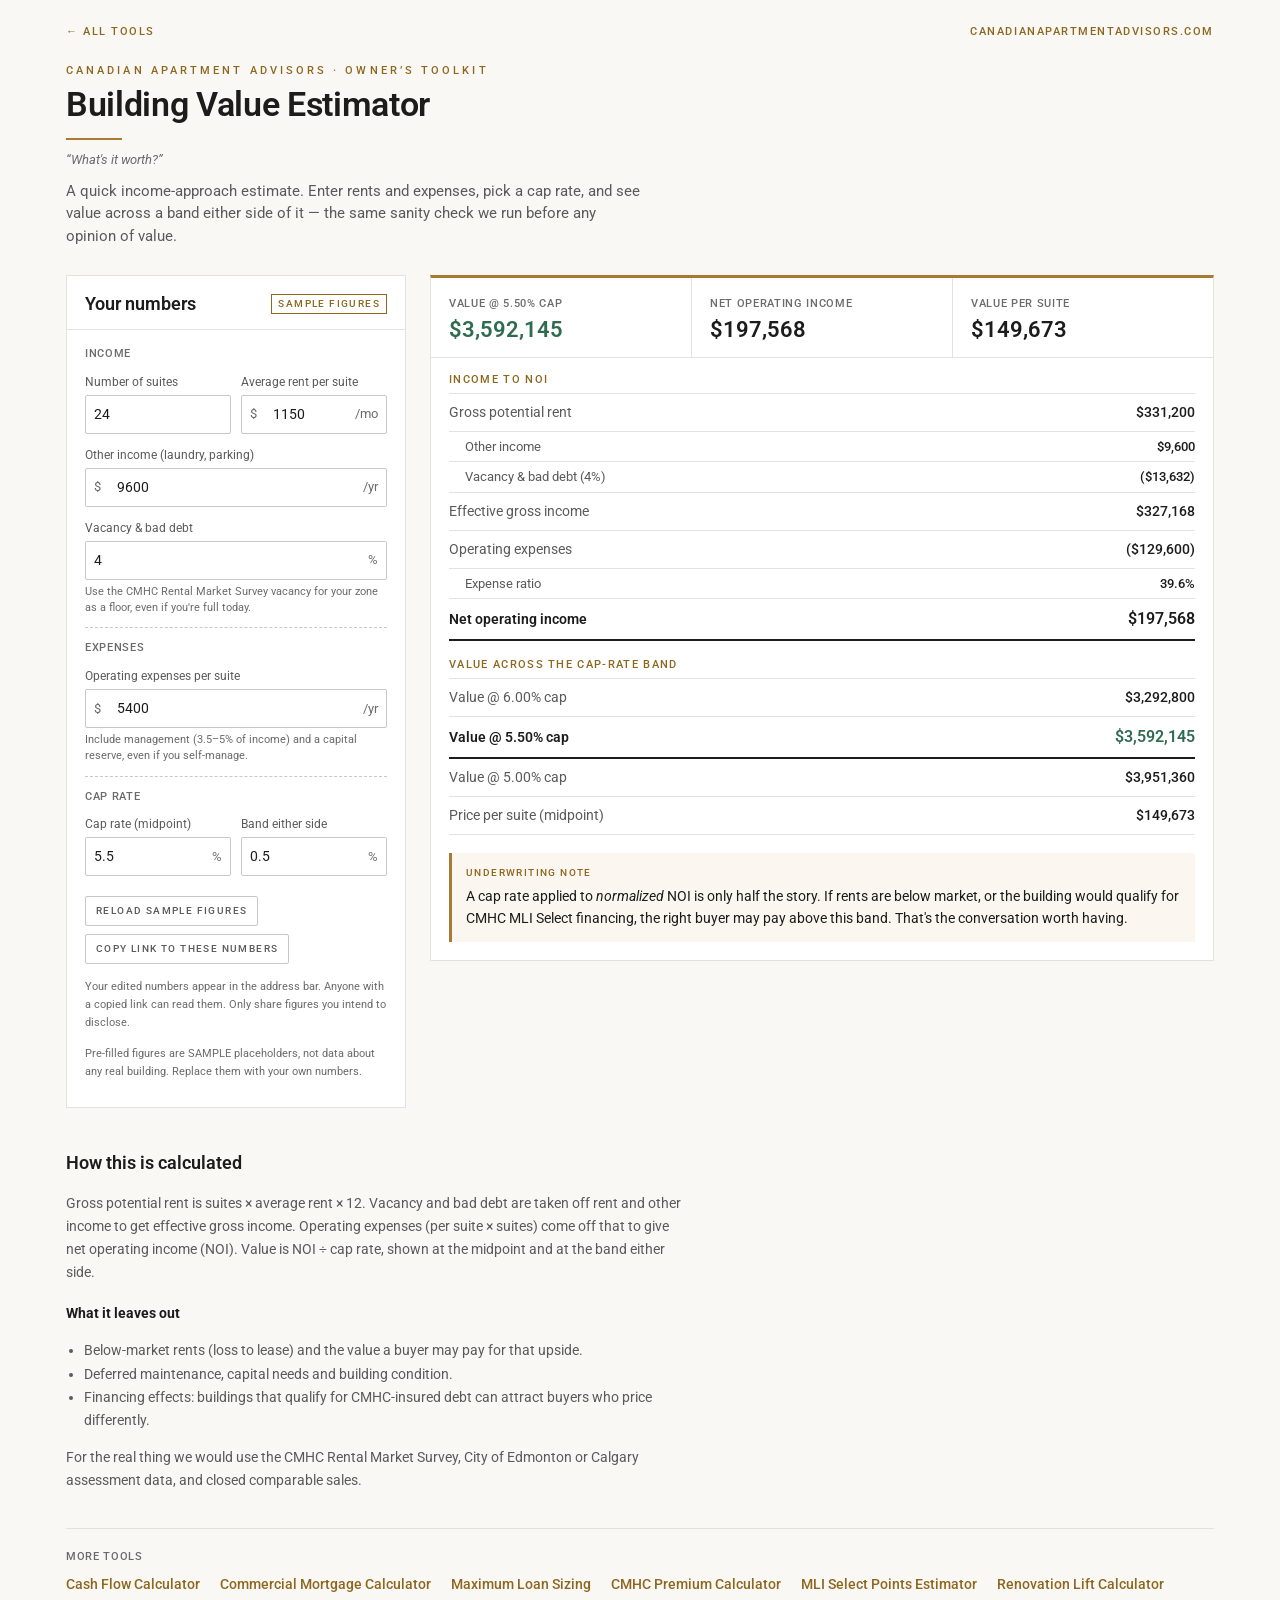
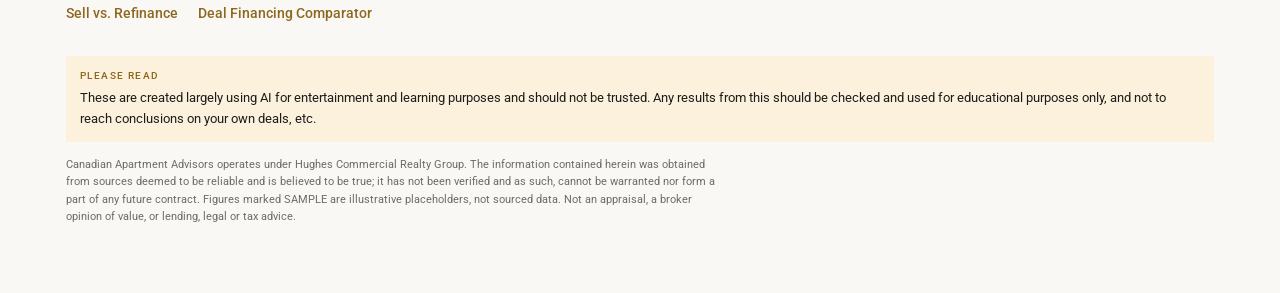
==== building-value.html @ 207a1fb0 "Publish eight toolkit pages with validated inputs and premium-adjusted sizing" ====
<!doctype html>
<html lang="en-CA">
<head>
<meta charset="utf-8">
<meta name="viewport" content="width=device-width, initial-scale=1, viewport-fit=cover">
<script async src="https://www.googletagmanager.com/gtag/js?id=G-4LN55ZWS42"></script>
<script>window.dataLayer=window.dataLayer||[];function gtag(){dataLayer.push(arguments);}gtag('js',new Date());gtag('config','G-4LN55ZWS42');</script>
<title>Building Value Estimator | CAA Apartment Investor Tools</title>
<meta name="description" content="Income-approach value estimate for an Alberta apartment building: rents, vacancy and expenses to NOI, then value across a cap-rate band.">
<link rel="canonical" href="https://tools.canadianapartmentadvisors.com/building-value.html">
<meta property="og:title" content="Building Value Estimator | Canadian Apartment Advisors">
<meta property="og:description" content="Income-approach value estimate for an Alberta apartment building: rents, vacancy and expenses to NOI, then value across a cap-rate band.">
<meta property="og:type" content="website">
<meta property="og:url" content="https://tools.canadianapartmentadvisors.com/building-value.html">
<link rel="preconnect" href="https://fonts.googleapis.com">
<link rel="preconnect" href="https://fonts.gstatic.com" crossorigin>
<link rel="stylesheet" href="https://fonts.googleapis.com/css2?family=Roboto:wght@300;400;500;600&display=swap">
<link rel="stylesheet" href="assets/toolkit.css">
</head>
<body>
<div class="wrap">
<div class="topbar"><a href="index.html">&larr; All tools</a><a href="https://www.canadianapartmentadvisors.com/" rel="noopener">canadianapartmentadvisors.com</a></div>
<header>
  <div class="eyebrow">Canadian Apartment Advisors &middot; Owner&rsquo;s Toolkit</div>
  <h1>Building Value Estimator</h1>
  <div class="accent-rule"></div>
  <p class="question">&ldquo;What&#x27;s it worth?&rdquo;</p>
  <p class="sub">A quick income-approach estimate. Enter rents and expenses, pick a cap rate, and see value across a band either side of it &mdash; the same sanity check we run before any opinion of value.</p>
</header>
<div class="layout">
  <aside class="panel" id="inputs" aria-label="Inputs"></aside>
  <section id="results" aria-live="polite" aria-label="Results"></section>
</div>
<section class="method">
<h2>How this is calculated</h2>
<p>Gross potential rent is suites &times; average rent &times; 12. Vacancy and bad debt are taken off rent and other income to get effective gross income. Operating expenses (per suite &times; suites) come off that to give net operating income (NOI). Value is NOI &divide; cap rate, shown at the midpoint and at the band either side.</p>
<h3>What it leaves out</h3>
<ul><li>Below-market rents (loss to lease) and the value a buyer may pay for that upside.</li><li>Deferred maintenance, capital needs and building condition.</li><li>Financing effects: buildings that qualify for CMHC-insured debt can attract buyers who price differently.</li></ul>
<p>For the real thing we would use the CMHC Rental Market Survey, City of Edmonton or Calgary assessment data, and closed comparable sales.</p>
</section>
<nav class="related" id="related" aria-label="More tools"></nav>
<div class="notice"><b>Please read</b>These are created largely using AI for entertainment and learning purposes and should not be trusted. Any results from this should be checked and used for educational purposes only, and not to reach conclusions on your own deals, etc.</div>
<p class="disclaimer">Canadian Apartment Advisors operates under Hughes Commercial Realty Group. The information contained herein was obtained from sources deemed to be reliable and is believed to be true; it has not been verified and as such, cannot be warranted nor form a part of any future contract. Figures marked SAMPLE are illustrative placeholders, not sourced data. Not an appraisal, a broker opinion of value, or lending, legal or tax advice.</p>
</div>
<script src="assets/toolkit.js"></script>
<script>
(function(){
"use strict";
var m=CAA.m,f=CAA.f;
CAA.tool({id:"building_value",page:"building-value.html",
groups:[
 {title:"Income",fields:[
  {k:"suites",label:"Number of suites",def:24,step:1,min:1,pair:"start"},
  {k:"rent",label:"Average rent per suite",def:1150,prefix:"$",suffix:"/mo",pair:"end"},
  {k:"other",label:"Other income (laundry, parking)",def:9600,prefix:"$",suffix:"/yr"},
  {k:"vac",label:"Vacancy & bad debt",def:4,suffix:"%",step:0.5,hint:"Use the CMHC Rental Market Survey vacancy for your zone as a floor, even if you're full today."}]},
 {title:"Expenses",fields:[
  {k:"opex",label:"Operating expenses per suite",def:5400,prefix:"$",suffix:"/yr",hint:"Include management (3.5–5% of income) and a capital reserve, even if you self-manage."}]},
 {title:"Cap rate",fields:[
  {k:"cap",label:"Cap rate (midpoint)",def:5.5,suffix:"%",step:0.05,pair:"start"},
  {k:"band",label:"Band either side",def:0.5,suffix:"%",step:0.05,min:0,pair:"end"}]}
],
compute:function(v){
 var gpr=v.suites*v.rent*12, egi=(gpr+v.other)*(1-v.vac/100), opex=v.suites*v.opex, noi=egi-opex;
 var c=v.cap/100,b=Math.abs(v.band)/100;
 var val=function(r){return r>0?noi/r:NaN};
 var lo=val(c+b),mid=val(c),hi=val(c-b);
 var per=v.suites>0?mid/v.suites:NaN, oer=egi>0?opex/egi:NaN;
 return {
  leaders:[{label:"Value @ "+v.cap.toFixed(2)+"% cap",value:f.money(mid),tone:noi>0?"good":"bad"},
           {label:"Net operating income",value:f.money(noi)},
           {label:"Value per suite",value:f.money(per)}],
  rows:[{h:"Income to NOI"},
   {l:"Gross potential rent",v:f.money(gpr)},
   {l:"Other income",v:f.money(v.other),sub:1},
   {l:"Vacancy & bad debt ("+v.vac+"%)",v:f.neg((gpr+v.other)*v.vac/100),sub:1},
   {l:"Effective gross income",v:f.money(egi)},
   {l:"Operating expenses",v:f.neg(opex)},
   {l:"Expense ratio",v:f.pct(oer,1),sub:1},
   {l:"Net operating income",v:f.money(noi),strong:1},
   {h:"Value across the cap-rate band"},
   {l:"Value @ "+(v.cap+Math.abs(v.band)).toFixed(2)+"% cap",v:f.money(lo)},
   {l:"Value @ "+v.cap.toFixed(2)+"% cap",v:f.money(mid),strong:1,tone:"good"},
   {l:"Value @ "+(v.cap-Math.abs(v.band)).toFixed(2)+"% cap",v:(v.cap-Math.abs(v.band))>0?f.money(hi):"–"},
   {l:"Price per suite (midpoint)",v:f.money(per)}],
  note: noi<=0 ? "Expenses exceed income as entered, so there is no income value to capitalize. Check the expense figure, or this is a land or redevelopment conversation rather than an income one."
   : (oer>0.55 ? "An expense ratio above 55% is high for a typical Alberta walk-up. Either there's a cost problem worth fixing before a sale, or the expenses include one-time items a buyer would normalize out. Both change the value."
   : "A cap rate applied to <em>normalized</em> NOI is only half the story. If rents are below market, or the building would qualify for CMHC MLI Select financing, the right buyer may pay above this band. That's the conversation worth having.")
 };
}});
})();
</script>
</body>
</html>
---- assets/toolkit.css ----
/* CAA Apartment Investor Tools — shared stylesheet for the Owner's Toolkit pages.
   Matches the Deal Financing Comparator: Roboto, warm paper, gold rules, square corners, light + dark. */
:root{
  --bg:#FAF8F4; --card:#FFFFFF; --sunken:#F2F0EC;
  --ink:#1C1C1C; --ink-2:#5A5A5A; --ink-3:#6B6B6B;
  --rule:#E4E2DE; --rule-2:#C8C8C8;
  --gold:#A87A32; --gold-text:#8E671F; --gold-soft:#FBF7F0;
  --green:#2F6B4F; --green-soft:#EFF4F1;
  --neg:#9B3A2F; --neg-soft:#F6E8E6;
  --warn-soft:#FBF1DC;
  --font:"Roboto","Helvetica Neue",Arial,sans-serif;
  --ease:cubic-bezier(.2,.6,.2,1);
  color-scheme:light;
}
@media (prefers-color-scheme: dark){:root:not([data-theme="light"]){
  --bg:#141412; --card:#1C1B19; --sunken:#23221F;
  --ink:#EEEBE5; --ink-2:#BDB8AE; --ink-3:#A39E95;
  --rule:#33312D; --rule-2:#4A4741;
  --gold:#BE9755; --gold-text:#CDA867; --gold-soft:#2A241A;
  --green:#6FB08F; --green-soft:#1C2A23;
  --neg:#E08A7E; --neg-soft:#3A2220;
  --warn-soft:#352A14;
  color-scheme:dark;
}}
:root[data-theme="dark"]{
  --bg:#141412; --card:#1C1B19; --sunken:#23221F;
  --ink:#EEEBE5; --ink-2:#BDB8AE; --ink-3:#A39E95;
  --rule:#33312D; --rule-2:#4A4741;
  --gold:#BE9755; --gold-text:#CDA867; --gold-soft:#2A241A;
  --green:#6FB08F; --green-soft:#1C2A23;
  --neg:#E08A7E; --neg-soft:#3A2220;
  --warn-soft:#352A14;
  color-scheme:dark;
}
*{box-sizing:border-box}
html,body{margin:0;padding:0}
body{background:var(--bg);color:var(--ink);font:14px/1.5 var(--font);font-variant-numeric:tabular-nums}
a{color:var(--gold-text)}
:focus-visible{outline:2px solid var(--gold-text);outline-offset:2px}
.wrap{max-width:1180px;margin:0 auto;padding:24px max(16px,env(safe-area-inset-right,0px)) 56px max(16px,env(safe-area-inset-left,0px))}

/* top bar */
.topbar{display:flex;justify-content:space-between;align-items:center;gap:12px;flex-wrap:wrap;margin-bottom:22px;font-size:12px}
.topbar a{text-decoration:none;font-weight:500;letter-spacing:.14em;text-transform:uppercase;font-size:11px}
.topbar a:hover{text-decoration:underline}
.eyebrow{font-size:11px;font-weight:500;letter-spacing:.28em;text-transform:uppercase;color:var(--gold-text)}
.caps{font-size:11px;font-weight:500;letter-spacing:.06em;text-transform:uppercase;color:var(--ink-3)}
h1{font-size:34px;font-weight:600;line-height:1.15;letter-spacing:-.01em;margin:6px 0 0;text-wrap:balance}
h2{font-size:18px;font-weight:600;margin:0;text-wrap:balance}
.accent-rule{width:56px;height:2px;background:var(--gold);margin:14px 0 0}
.question{font-size:13px;color:var(--ink-3);margin:10px 0 0;font-style:italic}
header .sub{color:var(--ink-2);max-width:72ch;margin:10px 0 0;font-size:15px}

/* layout */
.layout{display:grid;grid-template-columns:340px minmax(0,1fr);gap:24px;align-items:start;margin-top:28px}
@media (max-width:900px){.layout{grid-template-columns:minmax(0,1fr)}}
.panel{background:var(--card);border:1px solid var(--rule)}
.panel-h{padding:14px 18px 12px;border-bottom:1px solid var(--rule);display:flex;justify-content:space-between;align-items:center;gap:8px;flex-wrap:wrap}
.panel-b{padding:16px 18px}
.results-panel{border-top:3px solid var(--gold)}
.tag{display:inline-block;font:500 10px/1 var(--font);letter-spacing:.14em;text-transform:uppercase;padding:4px 6px;border:1px solid currentColor;color:var(--gold-text)}
.tag.edited{color:var(--ink-3)}

/* fields */
.group-h{font-size:11px;font-weight:500;letter-spacing:.06em;text-transform:uppercase;color:var(--ink-3);border-top:1px dashed var(--rule-2);padding-top:12px;margin:6px 0 10px}
.group-h:first-child{border-top:0;padding-top:0;margin-top:0}
.group-note{font-size:11px;color:var(--ink-3);margin:-4px 0 10px}
.field{display:grid;gap:4px;margin-bottom:12px}
.field label{font-size:12px;color:var(--ink-2)}
.field .hint{font-size:11px;color:var(--ink-3);line-height:1.45}
.inrow{display:flex;align-items:center;border:1px solid var(--rule-2);border-radius:2px;background:var(--card)}
.inrow:focus-within{border-color:var(--gold-text)}
.inrow span{padding:0 8px;color:var(--ink-3);font-size:13px;white-space:nowrap}
input[type=number],select{font:inherit;color:var(--ink);background:transparent;border:0;padding:8px;width:100%;min-width:0;outline:none}
select{border:1px solid var(--rule-2);border-radius:2px;background:var(--card)}
.two{display:grid;grid-template-columns:1fr 1fr;gap:10px}
.btns{display:flex;gap:8px;flex-wrap:wrap;margin-top:8px}
.btn{appearance:none;font:500 10px/1 var(--font);letter-spacing:.14em;text-transform:uppercase;padding:9px 10px;border-radius:2px;cursor:pointer;border:1px solid var(--rule-2);background:transparent;color:var(--ink-2);transition:background 140ms var(--ease)}
.btn:hover{background:var(--gold-soft);color:var(--ink)}
.btn-msg{font-size:11px;color:var(--green);align-self:center}

/* headline figures */
.leaders{display:grid;grid-template-columns:repeat(auto-fit,minmax(150px,1fr));gap:1px;background:var(--rule);border-bottom:1px solid var(--rule)}
.leaders div{background:var(--card);padding:14px 18px}
.leaders b{display:block;font-size:22px;font-weight:600;line-height:1.2;margin-top:4px;word-break:break-word}
.leaders .good b{color:var(--green)}
.leaders .bad b{color:var(--neg)}

/* ledger */
.ledger{padding:6px 18px 4px}
.row{display:flex;justify-content:space-between;align-items:baseline;gap:12px;padding:8px 0;border-bottom:1px solid var(--rule)}
.row .l{color:var(--ink-2)}
.row .v{font-weight:500;white-space:nowrap;text-align:right}
.row.sub{padding:5px 0 5px 16px}
.row.sub .l,.row.sub .v{font-size:13px}
.row.strong{border-bottom:2px solid var(--ink)}
.row.strong .l{color:var(--ink);font-weight:600}
.row.strong .v{font-weight:600;font-size:16px}
.row .good{color:var(--green)}
.row .bad{color:var(--neg)}
.row-head{font-size:11px;font-weight:500;letter-spacing:.12em;text-transform:uppercase;color:var(--gold-text);padding:16px 0 4px;border-bottom:1px solid var(--rule)}
.row-head:first-child{padding-top:8px}

.note{margin:14px 18px 18px;padding:12px 14px;background:var(--gold-soft);border-left:3px solid var(--gold);font-size:14px;line-height:1.6}
.note b{display:block;font-size:10px;font-weight:500;letter-spacing:.14em;text-transform:uppercase;color:var(--gold-text);margin-bottom:4px}
.banner{padding:10px 14px;background:var(--warn-soft);font-size:13px;margin-bottom:16px}

/* tables inside results (tier table etc.) */
.tbl{width:100%;border-collapse:collapse;font-size:13px}
.tbl th,.tbl td{text-align:left;padding:7px 8px 7px 0;border-bottom:1px solid var(--rule);vertical-align:top}
.tbl th{font-size:11px;font-weight:500;letter-spacing:.06em;text-transform:uppercase;color:var(--ink-3)}
.tbl tr.on td{color:var(--green);font-weight:600}
.tablewrap{overflow-x:auto;padding:0 18px 8px}

/* method + related + footer */
.method{max-width:78ch;margin-top:40px;font-size:14px;line-height:1.65}
.method h2{margin:0 0 8px}
.method h3{font-size:14px;margin:18px 0 4px}
.method p,.method li{color:var(--ink-2)}
.method ul{padding-left:18px}
.related{margin-top:36px;border-top:1px solid var(--rule);padding-top:16px}
.related ul{list-style:none;padding:0;margin:8px 0 0;display:flex;flex-wrap:wrap;gap:8px 20px}
.related a{text-decoration:none;font-weight:500}
.related a:hover{text-decoration:underline}
.notice{margin-top:32px;padding:12px 14px;background:var(--warn-soft);font-size:13px;line-height:1.6}
.notice b{display:block;font-size:10px;font-weight:500;letter-spacing:.14em;text-transform:uppercase;color:var(--gold-text);margin-bottom:4px}
.disclaimer{font-size:11px;line-height:1.6;color:var(--ink-3);margin-top:14px;max-width:110ch}
@media (prefers-reduced-motion:reduce){*{transition:none!important}}
@media print{.topbar,.btns,.related{display:none}.layout{grid-template-columns:1fr 1.4fr}}
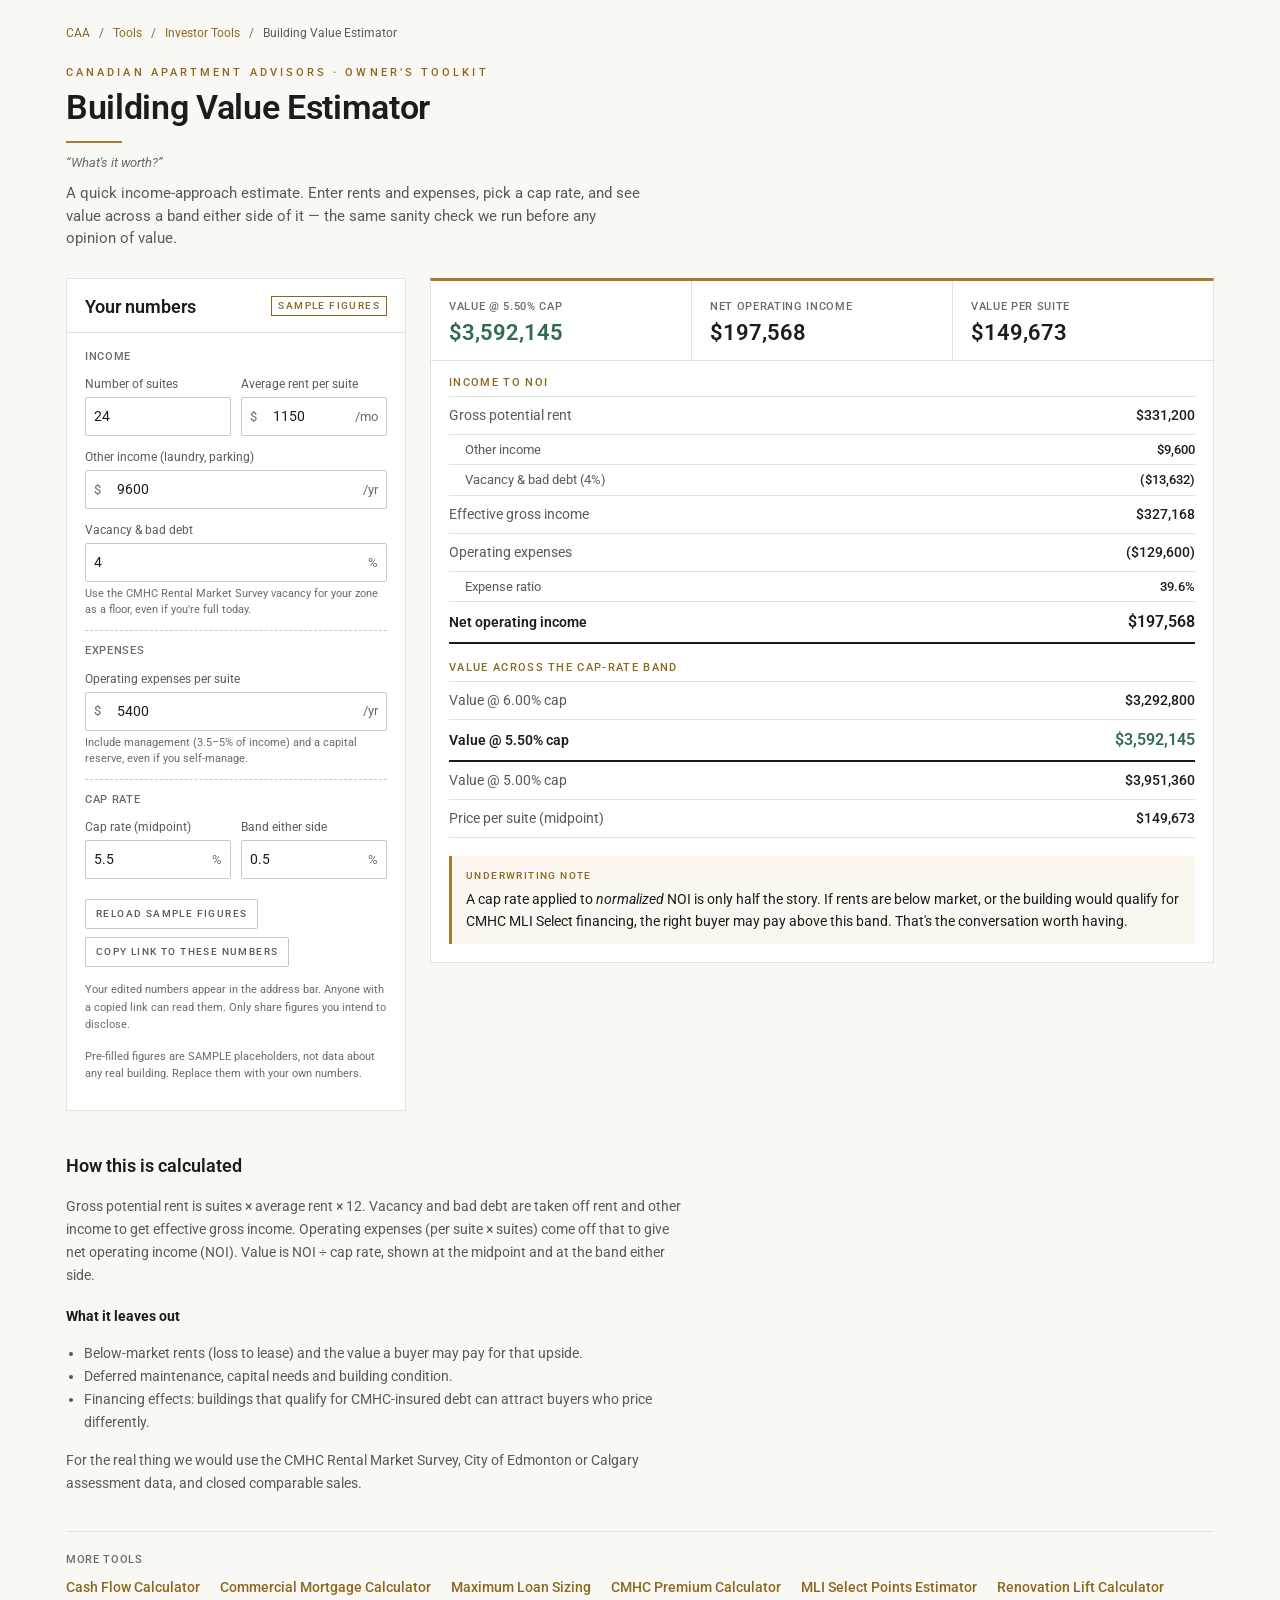
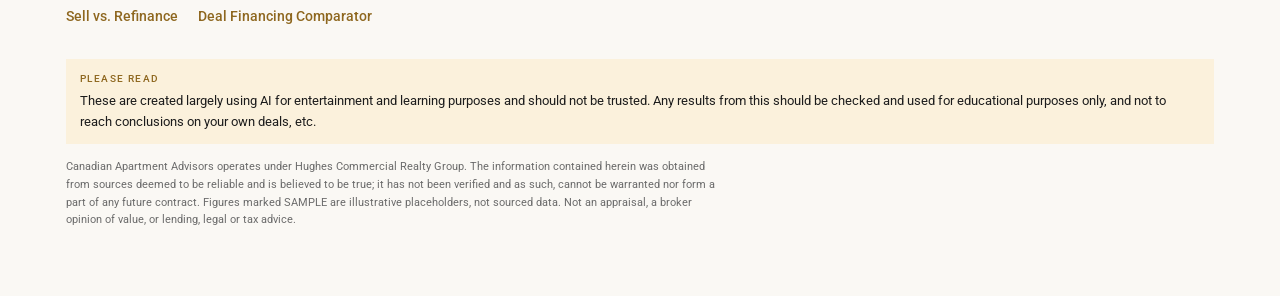
==== commit 67d1b62e: "Publish Maple Mile with toolkit breadcrumbs, dated listings and icons" ====
--- a/building-value.html
+++ b/building-value.html
@@ -16,10 +16,11 @@
 <link rel="preconnect" href="https://fonts.gstatic.com" crossorigin>
 <link rel="stylesheet" href="https://fonts.googleapis.com/css2?family=Roboto:wght@300;400;500;600&display=swap">
 <link rel="stylesheet" href="assets/toolkit.css">
+<link rel="stylesheet" href="assets/navigation.css">
 </head>
 <body>
 <div class="wrap">
-<div class="topbar"><a href="index.html">&larr; All tools</a><a href="https://www.canadianapartmentadvisors.com/" rel="noopener">canadianapartmentadvisors.com</a></div>
+<nav class="breadcrumbs" aria-label="Breadcrumb"><ol><li><a href="https://www.canadianapartmentadvisors.com/">CAA</a></li><li><a href="index.html">Tools</a></li><li><a href="index.html#investor-tools">Investor Tools</a></li><li aria-current="page">Building Value Estimator</li></ol></nav>
 <header>
   <div class="eyebrow">Canadian Apartment Advisors &middot; Owner&rsquo;s Toolkit</div>
   <h1>Building Value Estimator</h1>
--- a/assets/navigation.css
+++ b/assets/navigation.css
@@ -0,0 +1,10 @@
+/* Shared navigation for the investor toolkit. */
+.breadcrumbs{margin:0 0 22px;font-size:12px;line-height:1.6;color:var(--ink-3)}
+.breadcrumbs ol{display:flex;flex-wrap:wrap;align-items:baseline;gap:4px 0;list-style:none;margin:0;padding:0;border:0}
+.breadcrumbs li{display:inline;min-width:0}
+.breadcrumbs li+li::before{content:"/";display:inline-block;margin:0 9px;color:var(--ink-3)}
+.breadcrumbs li a{display:inline;padding:0;border:0;color:var(--gold-text);text-decoration:none;font:inherit;letter-spacing:normal;text-transform:none}
+.breadcrumbs li a:hover{text-decoration:underline}
+.breadcrumbs a:focus-visible{outline:2px solid var(--gold-text);outline-offset:3px}
+.breadcrumbs [aria-current="page"]{color:var(--ink-2)}
+@media print{.breadcrumbs{display:none}}
